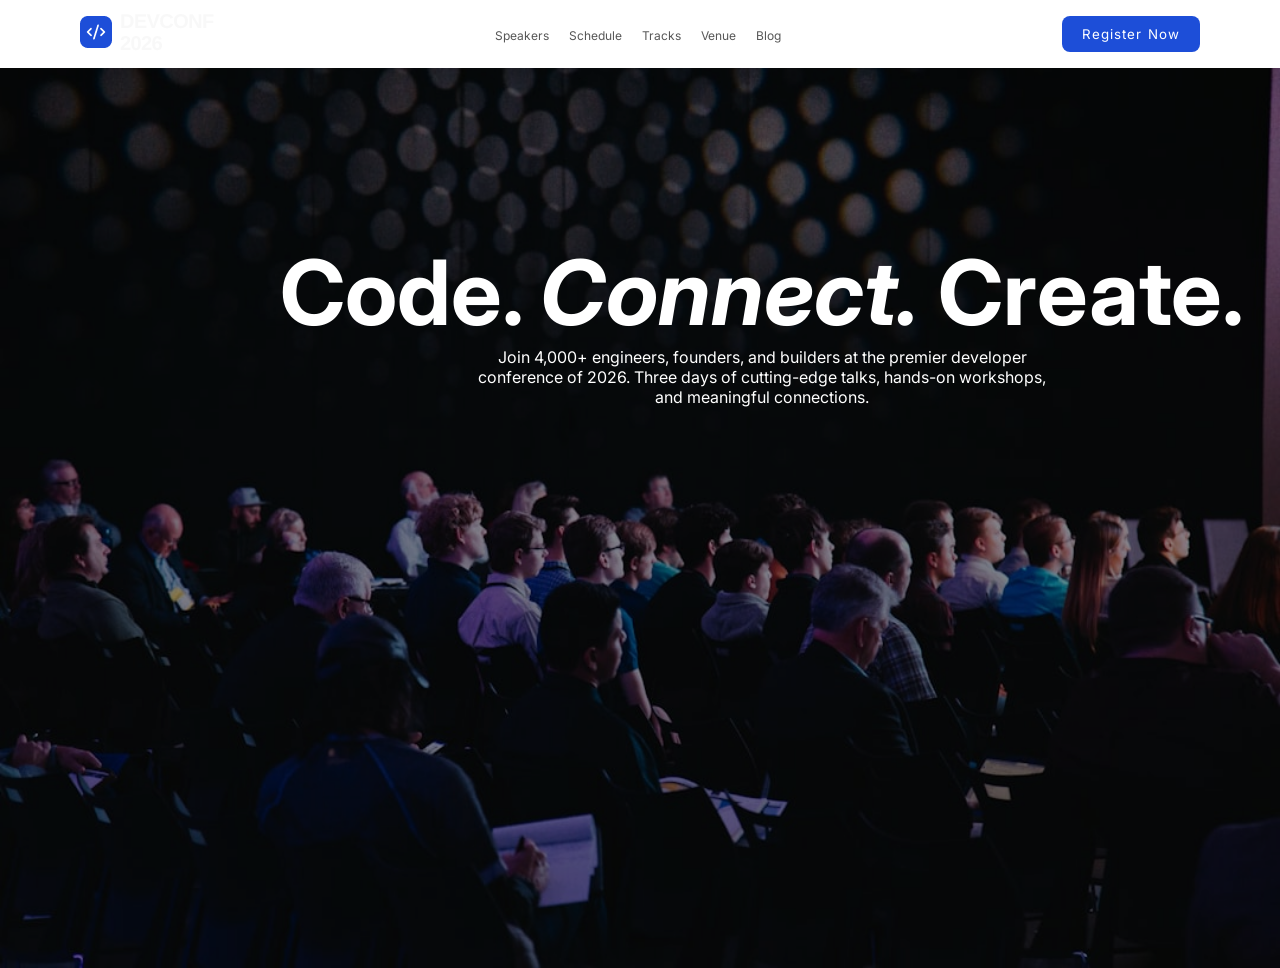
==== index1.html @ 83812cb0 "added new files deleted the previous ones" ====
<!DOCTYPE html>
<html lang="en">

<head>
        <meta charset="UTF-8">
        <meta name="viewport" content="width=device-width, initial-scale=1.0">
        <title>B14-ASSIGNMENT-WEBLAYOUT</title>
        <link rel="stylesheet" href="./style1.css">
        <!--Google font import-->
        <link rel="preconnect" href="https://fonts.googleapis.com">
        <link rel="preconnect" href="https://fonts.gstatic.com" crossorigin>
        <link href="https://fonts.googleapis.com/css2?family=Arimo:ital,wght@0,400..700;1,400..700&family=Inter:ital,opsz,wght@0,14..32,100..900;1,14..32,100..900&display=swap"
                rel="stylesheet">
</head>

<body>
        <div class="container">
                <!--Navbar-->
                <header>
                        <div class="logosec">
                                <img src="./images/footer-logo.png" alt="">

                        </div>
                        <nav>
                                <ul>
                                        <li><a href="#">Speakers</a></li>
                                        <li><a href="#">Schedule</a></li>
                                        <li><a href="#">Tracks</a></li>
                                        <li><a href="#">Venue</a></li>
                                        <li><a href="#">Blog</a></li>
                                </ul>
                        </nav>
                        <button class="commonbtn" id="btn1">Register Now</button>
                </header>
                <section id="hero">
                        <div class="imgcontainer"><img src="./images/banner.jpg" alt=""></div>
                        <div class="overlay"></div>
                        <div class="text">
                                <h1>Code. <em>Connect.</em> Create. </h1>
                                <div class="txtcontainer">
                                        <ul>
                                                <li>Join 4,000+ engineers, founders, and builders at the premier
                                                        developer</li>
                                                <li>conference of 2026. Three days of cutting-edge talks, hands-on
                                                        workshops,
                                                </li>
                                                <li>and meaningful connections.</li>
                                        </ul>

                                </div>
                        </div>


                </section>
        </div>
</body>

</html>
---- style1.css ----
* {
        margin: 0;
        padding: 0;
        box-sizing: border-box;
        font-family: 'Inter', sans-serif;
}

.container {
        max-width: 1500px;
        margin: auto;
}

header {
        display: flex;
        align-items: center;
        justify-content: space-between;
        padding: 10px 80px;
}

header nav ul {
        list-style: none;
        display: flex;
        align-items: center;
        justify-content: center;
        gap: 20px;
}

header nav ul li a {
        text-decoration: none;
        color: #575757;
        font-size: 12px;
}

.commonbtn {
        background-color: #1D4ED8;
        border: none;
        color: white;
        padding: 10px 20px;
        border-radius: 8px;
        letter-spacing: 1.1px;
}

#hero {
        height: 100vh;
        position: relative;
}

#hero .imgcontainer img {
        height: 100%;
        width: 100%;
        position: absolute;
        z-index: 1;
}

#hero .overlay{
        background-color: rgba(0, 0, 0, 0.464);
        position: absolute;
        height: 100%;
        width: 100%;
        z-index: 2;
}

#hero .text {
        z-index: 3;
        position: absolute;
        top: 170px;
        left: 280px;
        color: white;
        display: flex;
        flex-direction: column;
        justify-content: center;
        align-items: center;
}

#hero .text h1 {
        font-size: 90px;

}
#hero .text ul{
        list-style: none;
        display: flex;
        flex-direction: column;
        align-items: center;
}
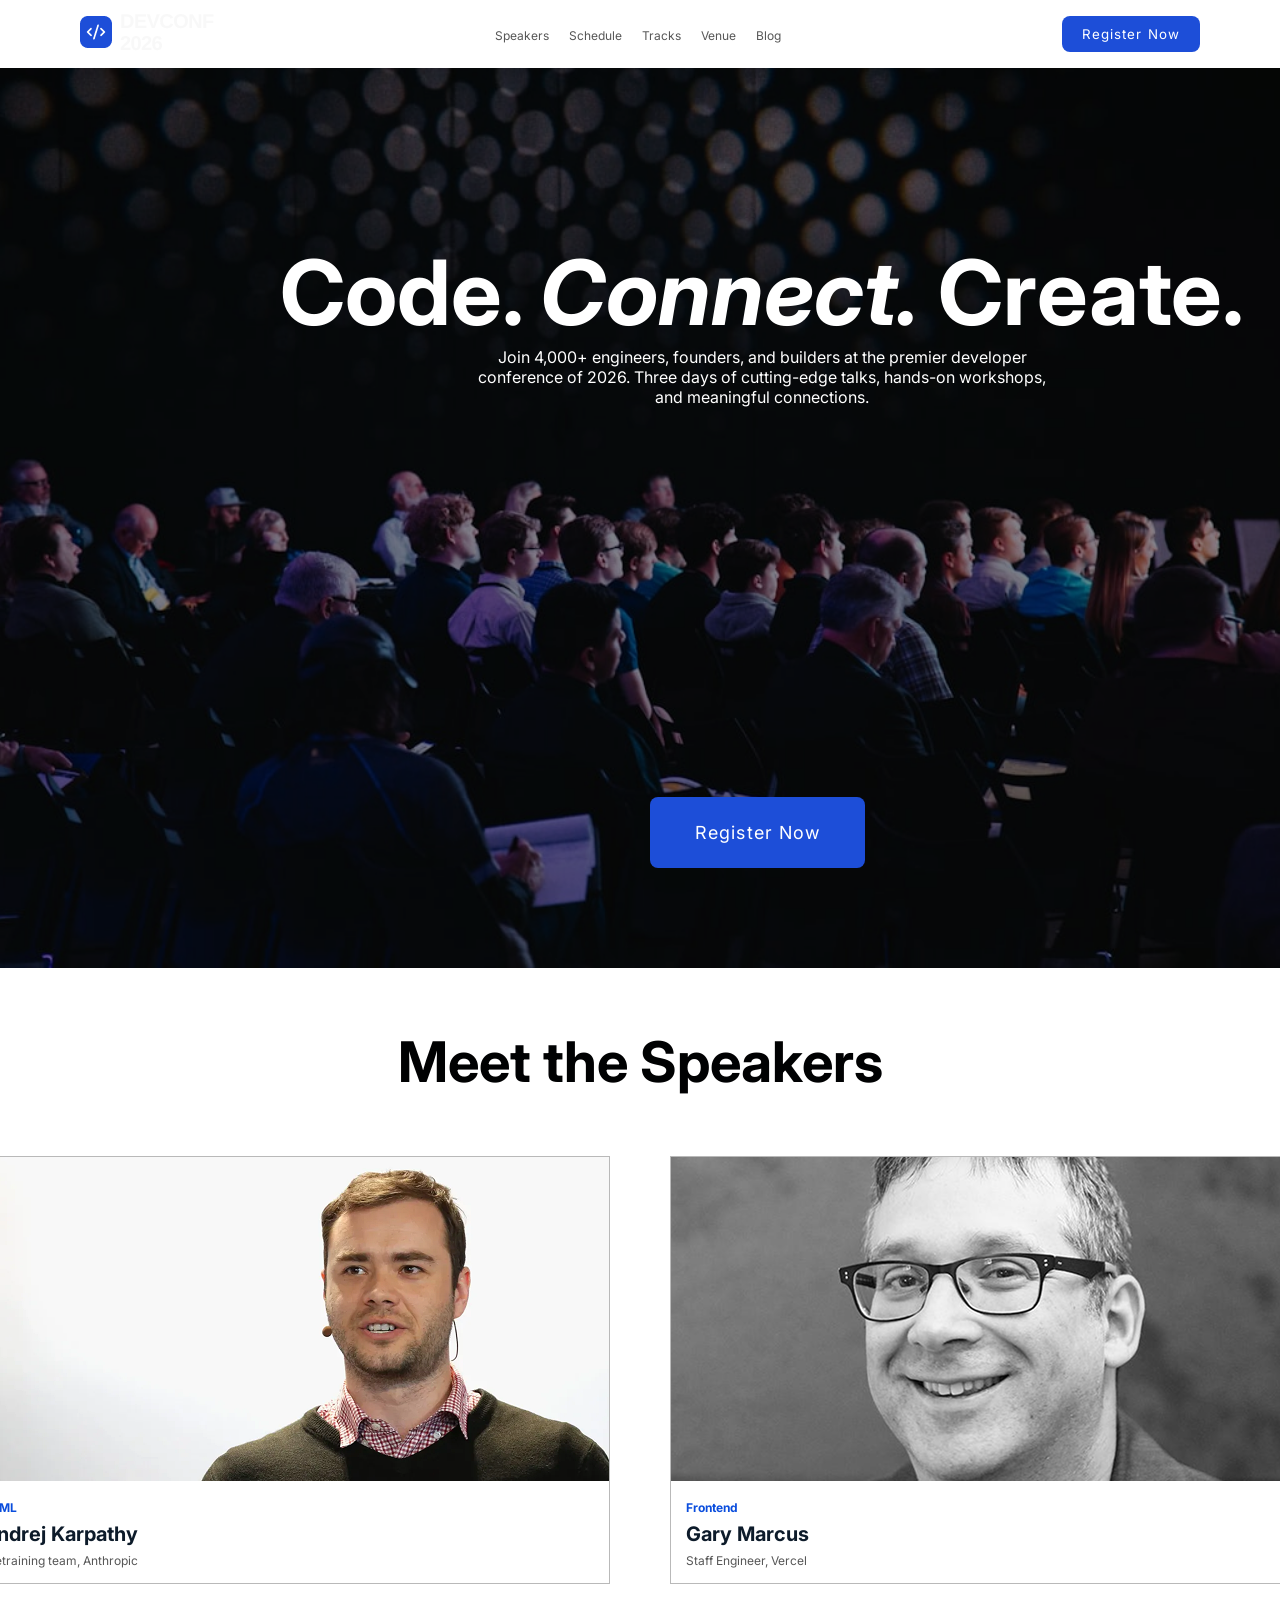
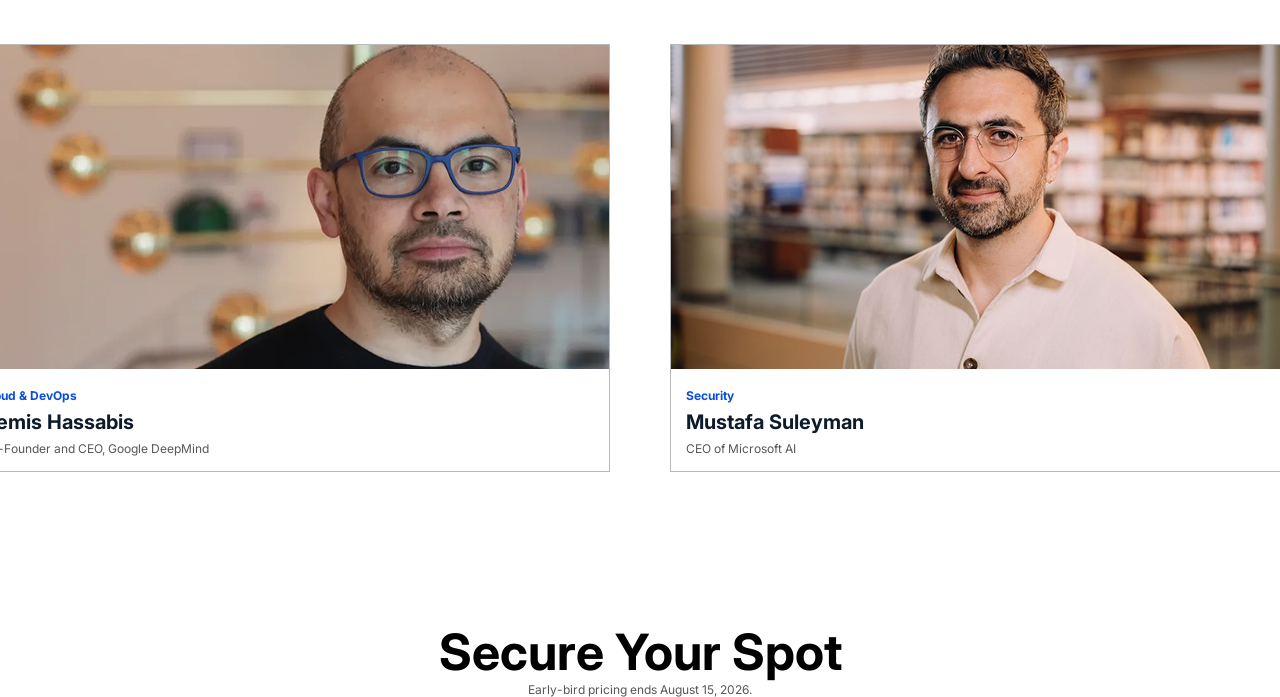
==== commit cee9d333: "made changes" ====
--- a/index1.html
+++ b/index1.html
@@ -15,7 +15,9 @@
 
 <body>
         <div class="container">
+
                 <!--Navbar-->
+
                 <header>
                         <div class="logosec">
                                 <img src="./images/footer-logo.png" alt="">
@@ -32,6 +34,9 @@
                         </nav>
                         <button class="commonbtn" id="btn1">Register Now</button>
                 </header>
+
+                <!--Hero Section-->
+
                 <section id="hero">
                         <div class="imgcontainer"><img src="./images/banner.jpg" alt=""></div>
                         <div class="overlay"></div>
@@ -49,8 +54,52 @@
 
                                 </div>
                         </div>
+                        <button class="commonbtn" id="btn2">Register Now</button>
+                </section>
 
+                <!--Second Section-->
 
+                <section id="sec2">
+                        <h1>Meet the Speakers</h1>
+                        <div class="cardcontainer">
+                                <div class="card">
+                                        <img class="cardimages" id="crdimg1" src="./images/andrej.png" alt="">
+                                        <div class="cardinfos">
+                                                <span class="jobs">AI/ML</span>
+                                                <span class="speakers">Andrej Karpathy</span>
+                                                <span class="jobtitles">Pretraining team, Anthropic</span>
+                                        </div>
+                                </div>
+                                <div class="card">
+                                        <img class="cardimages" id="crdimg2" src="./images/gary.png" alt="">
+                                        <div class="cardinfos">
+                                                <span class="jobs">Frontend</span>
+                                                <span class="speakers">Gary Marcus</span>
+                                                <span class="jobtitles">Staff Engineer, Vercel</span>
+                                        </div>
+                                </div>
+                                <div class="card">
+                                        <img class="cardimages" id="crdimg3" src="./images/demis.png" alt="">
+                                        <div class="cardinfos">
+                                                <span class="jobs">Cloud & DevOps</span>
+                                                <span class="speakers">Demis Hassabis</span>
+                                                <span class="jobtitles">Co-Founder and CEO, Google DeepMind</span>
+                                        </div>
+                                </div>
+                                <div class="card"><img class="cardimages" id="crdimg4" src="./images/mustafa.png"
+                                                alt="">
+                                        <div class="cardinfos">
+                                                <span class="jobs">Security</span>
+                                                <span class="speakers">Mustafa Suleyman</span>
+                                                <span class="jobtitles">CEO of Microsoft AI</span>
+                                        </div>
+                                </div>
+                        </div>
+                </section>
+                <!--Third Section-->
+                <section id="sec3">
+                        <h1>Secure Your Spot</h1>
+                        <p>Early-bird pricing ends August 15, 2026.</p>
                 </section>
         </div>
 </body>
--- a/style1.css
+++ b/style1.css
@@ -9,6 +9,8 @@
         max-width: 1500px;
         margin: auto;
 }
+
+/*-------Navbar---------*/
 
 header {
         display: flex;
@@ -25,7 +27,9 @@
         gap: 20px;
 }
 
-header nav ul li a {
+header nav ul li a,
+.jobtitles,
+#sec3 p {
         text-decoration: none;
         color: #575757;
         font-size: 12px;
@@ -38,21 +42,27 @@
         padding: 10px 20px;
         border-radius: 8px;
         letter-spacing: 1.1px;
+        z-index: 3;
+        cursor: pointer;
 }
+
+/*---------Hero Section------------*/
 
 #hero {
         height: 100vh;
         position: relative;
+        margin-bottom: 60px;
 }
 
 #hero .imgcontainer img {
         height: 100%;
         width: 100%;
         position: absolute;
+        object-fit: cover;
         z-index: 1;
 }
 
-#hero .overlay{
+#hero .overlay {
         background-color: rgba(0, 0, 0, 0.464);
         position: absolute;
         height: 100%;
@@ -74,11 +84,78 @@
 
 #hero .text h1 {
         font-size: 90px;
+        font-weight: bold;
+}
 
-}
-#hero .text ul{
+#hero .text ul {
         list-style: none;
         display: flex;
         flex-direction: column;
         align-items: center;
+}
+
+#btn2 {
+        position: absolute;
+        bottom: 100px;
+        left: 650px;
+        padding: 25px 45px;
+        font-size: large;
+}
+
+/*----------Second Section------------- */
+#sec2 {
+        display: flex;
+        flex-direction: column;
+        justify-content: center;
+        align-items: center;
+        gap: 60px;
+        margin-bottom: 150px;
+}
+
+#sec2 h1 {
+        font-size: 56px;
+        color: #000102;
+        font-weight: bold;
+}
+
+.cardcontainer {
+        display: grid;
+        grid-template: 1fr 1fr/1fr 1fr;
+        gap: 60px;
+}
+
+.card {
+        border: 0.5px solid rgba(0, 0, 0, 0.273);
+}
+
+.cardinfos {
+        padding: 15px;
+        display: flex;
+        flex-direction: column;
+        gap: 7px;
+}
+
+.cardinfos .jobs {
+        color: #0a4ddd;
+        font-size: 12px;
+        font-weight: bold;
+}
+
+.cardinfos .speakers {
+        color: #0D1B2A;
+        font-weight: bold;
+        font-size: 20px;
+}
+
+/*-----Third Section------*/
+#sec3 {
+        display: flex;
+        justify-content: center;
+        align-items: center;
+        flex-direction: column;
+}
+
+#sec3 h1 {
+        font-size: 50px;
+        font-weight: bold;
 }
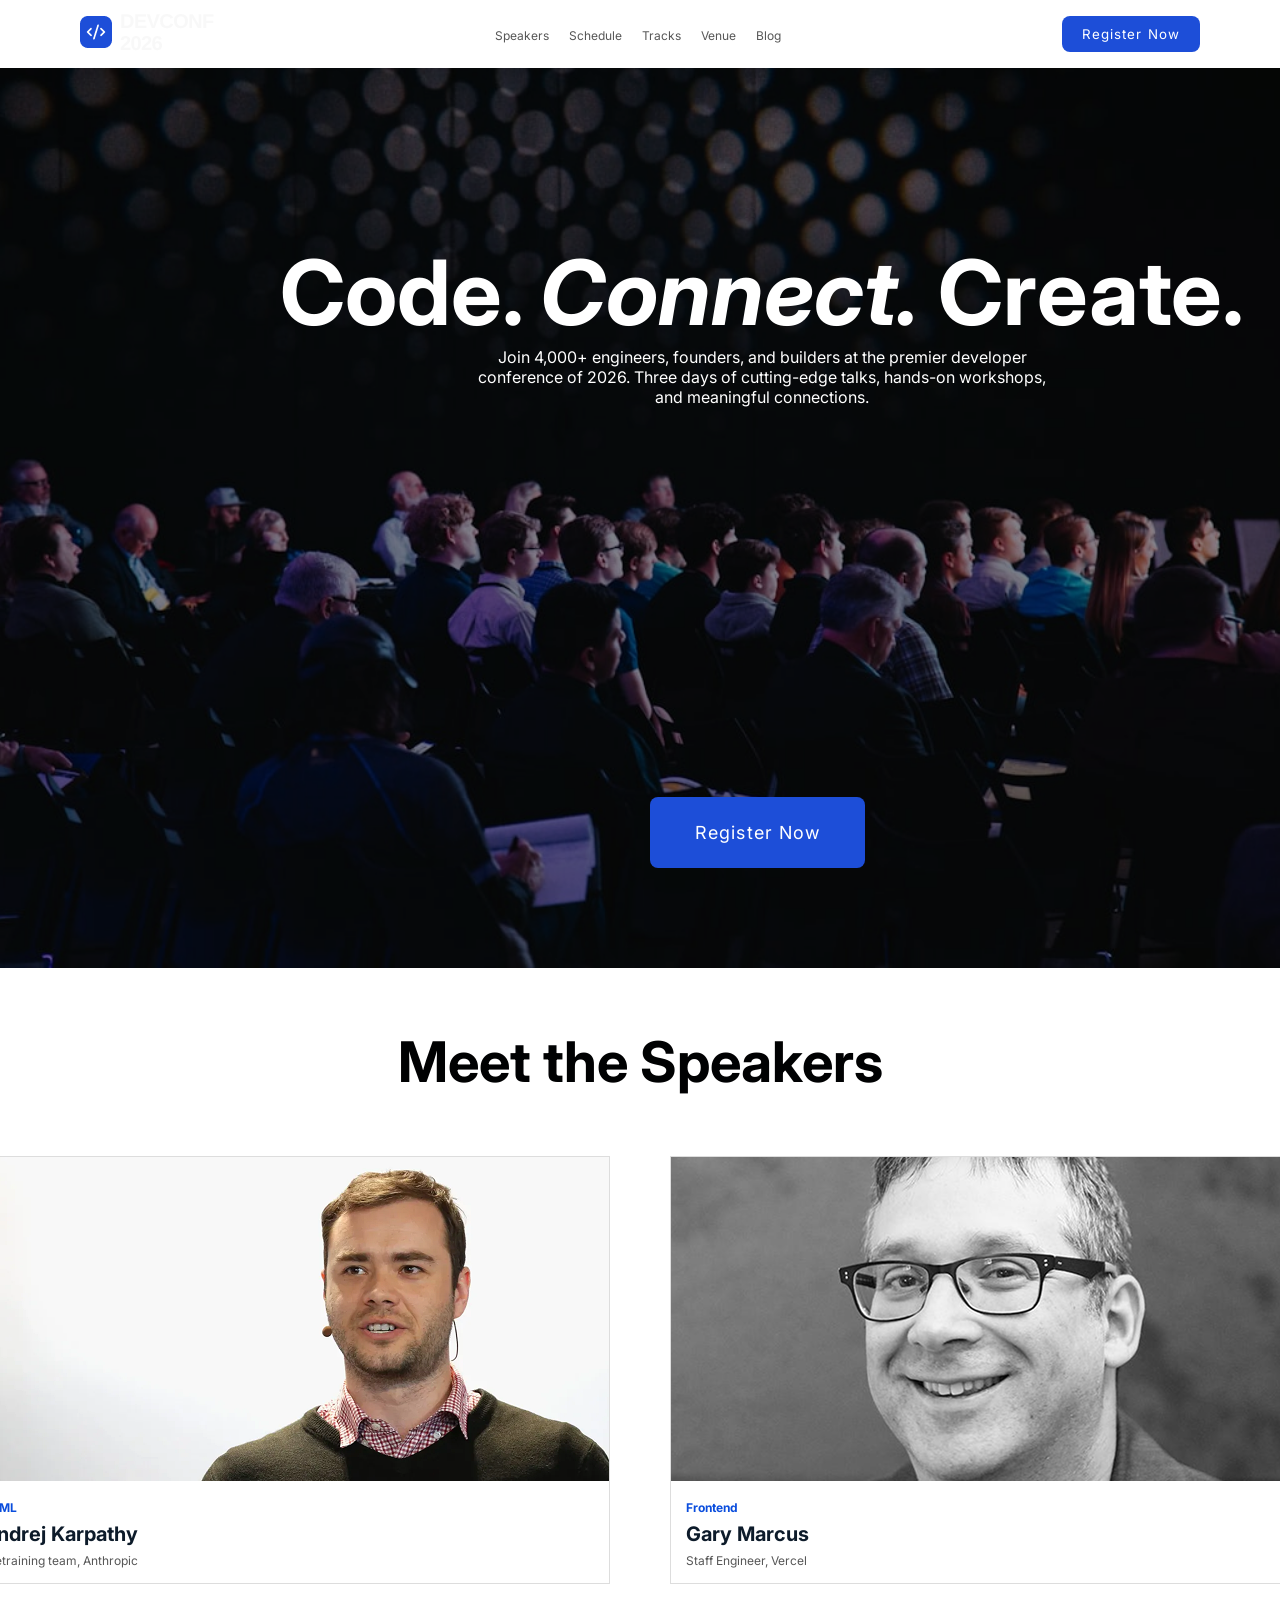
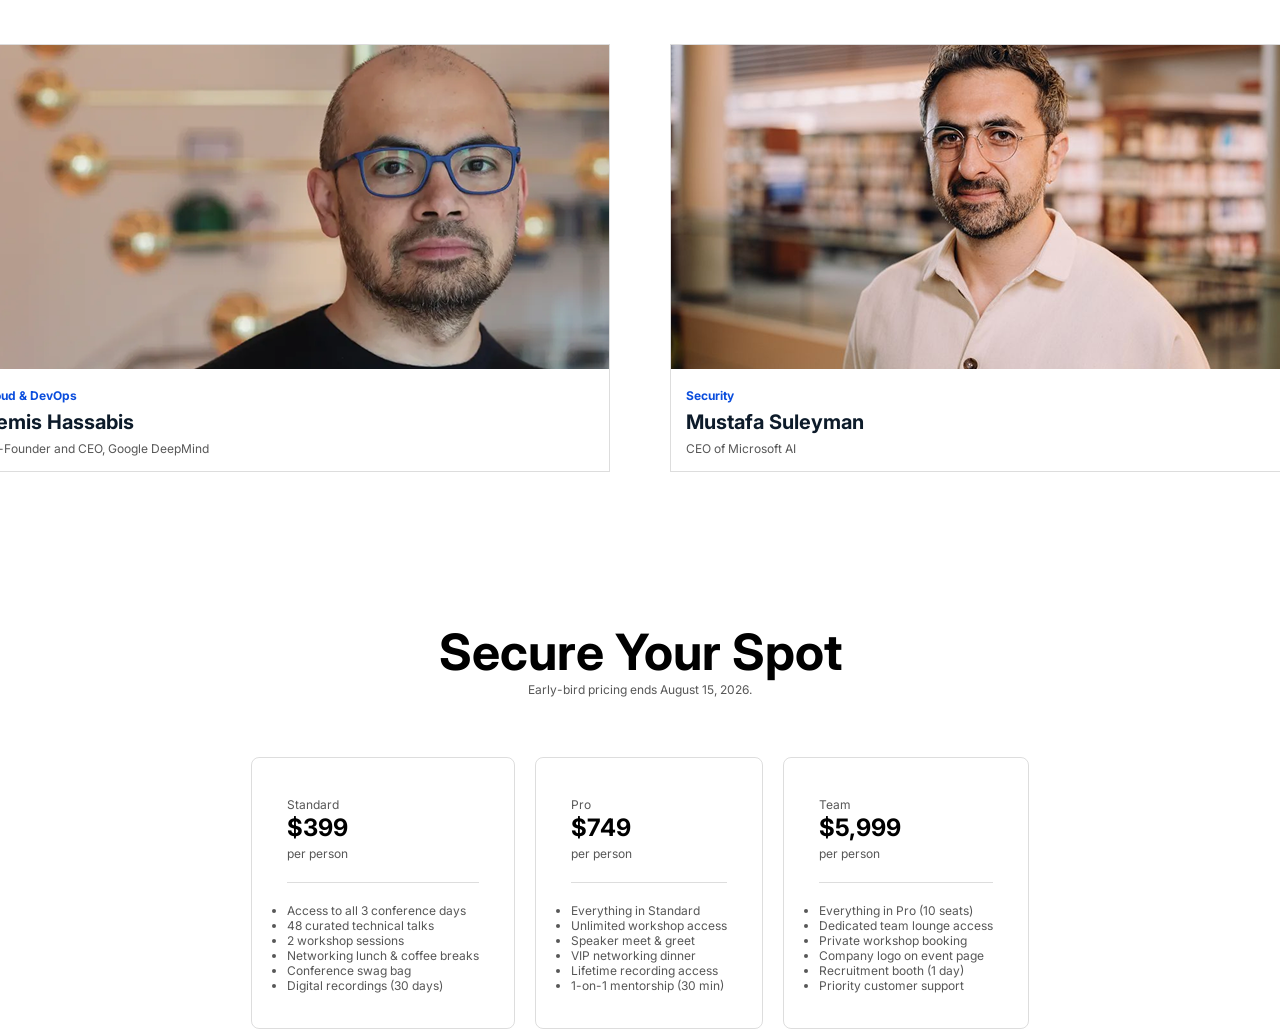
==== commit 643b3a90: "changes made" ====
--- a/index1.html
+++ b/index1.html
@@ -98,8 +98,64 @@
                 </section>
                 <!--Third Section-->
                 <section id="sec3">
-                        <h1>Secure Your Spot</h1>
-                        <p>Early-bird pricing ends August 15, 2026.</p>
+                        <div id="sec3head">
+                                <h1 id="headline">Secure Your Spot</h1>
+                                <p>Early-bird pricing ends August 15, 2026.</p>
+                        </div>
+
+                        <div class="pcardcontainer">
+                                <div class="pcard">
+                                        <div class="part1">
+                                                <span class="pcardname">Standard</span>
+                                                <h1>$399</h1>
+                                                <span class="pcardcombo">per person</span>
+                                        </div>
+                                        <div>
+                                                <ul class="pcardlist">
+                                                        <li>Access to all 3 conference days</li>
+                                                        <li>48 curated technical talks</li>
+                                                        <li>2 workshop sessions</li>
+                                                        <li>Networking lunch & coffee breaks</li>
+                                                        <li>Conference swag bag</li>
+                                                        <li>Digital recordings (30 days)</li>
+                                                </ul>
+                                        </div>
+                                </div>
+                                <div class="pcard">
+                                        <div class="part1">
+                                                <span class="pcardname">Pro</span>
+                                                <h1>$749</h1>
+                                                <span class="pcardcombo">per person</span>
+                                        </div>
+                                        <div>
+                                                <ul class="pcardlist">
+                                                        <li>Everything in Standard</li>
+                                                        <li>Unlimited workshop access</li>
+                                                        <li>Speaker meet & greet</li>
+                                                        <li>VIP networking dinner</li>
+                                                        <li>Lifetime recording access</li>
+                                                        <li>1-on-1 mentorship (30 min)</li>
+                                                </ul>
+                                        </div>
+                                </div>
+                                <div class="pcard">
+                                        <div class="part1">
+                                                <span class="pcardname">Team</span>
+                                                <h1>$5,999</h1>
+                                                <span class="pcardcombo">per person</span>
+                                        </div>
+                                        <div>
+                                                <ul class="pcardlist">
+                                                        <li>Everything in Pro (10 seats)</li>
+                                                        <li>Dedicated team lounge access</li>
+                                                        <li>Private workshop booking</li>
+                                                        <li>Company logo on event page</li>
+                                                        <li>Recruitment booth (1 day)</li>
+                                                        <li>Priority customer support</li>
+                                                </ul>
+                                        </div>
+                                </div>
+                        </div>
                 </section>
         </div>
 </body>
--- a/style1.css
+++ b/style1.css
@@ -29,7 +29,10 @@
 
 header nav ul li a,
 .jobtitles,
-#sec3 p {
+#sec3 p,
+.pcardname,
+.pcardcombo,
+.pcardlist {
         text-decoration: none;
         color: #575757;
         font-size: 12px;
@@ -125,7 +128,7 @@
 }
 
 .card {
-        border: 0.5px solid rgba(0, 0, 0, 0.273);
+        border: 0.5px solid rgba(0, 0, 0, 0.135);
 }
 
 .cardinfos {
@@ -155,7 +158,35 @@
         flex-direction: column;
 }
 
-#sec3 h1 {
+#sec3 #sec3head {
+        margin-bottom: 60px;
+        display: flex;
+        flex-direction: column;
+        justify-content: center;
+        align-items: center;
+}
+
+#sec3 #headline {
         font-size: 50px;
         font-weight: bold;
+}
+
+.pcardcontainer {
+        display: flex;
+        align-items: center;
+        justify-content: center;
+        gap: 20px;
+}
+
+.pcard {
+        border: 0.5px solid rgba(0, 0, 0, 0.135);
+        padding: 35px;
+        border-radius: 8px;
+        display: flex;
+        flex-direction: column;
+        gap: 20px;
+}
+.pcardcontainer .pcard .part1{
+        padding-bottom: 20px;
+        border-bottom: 0.5px solid rgba(0, 0, 0, 0.135);
 }
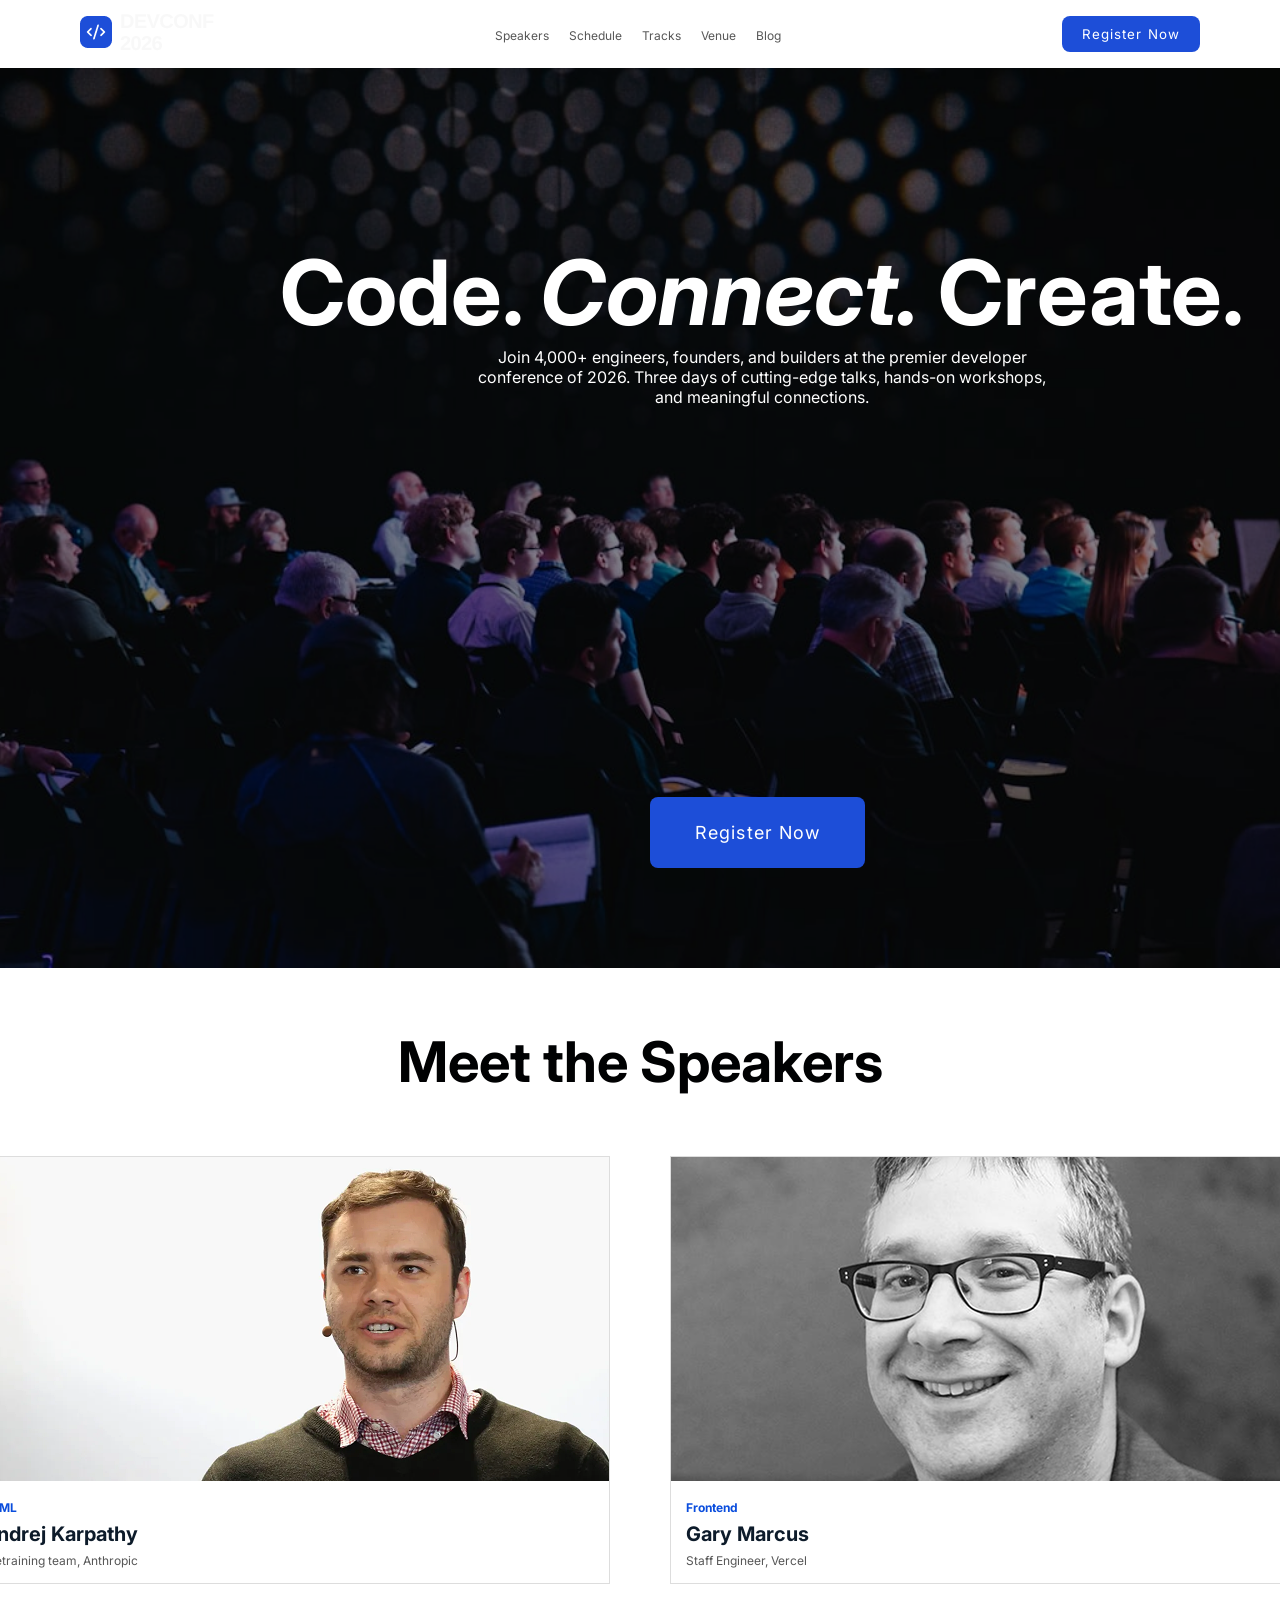
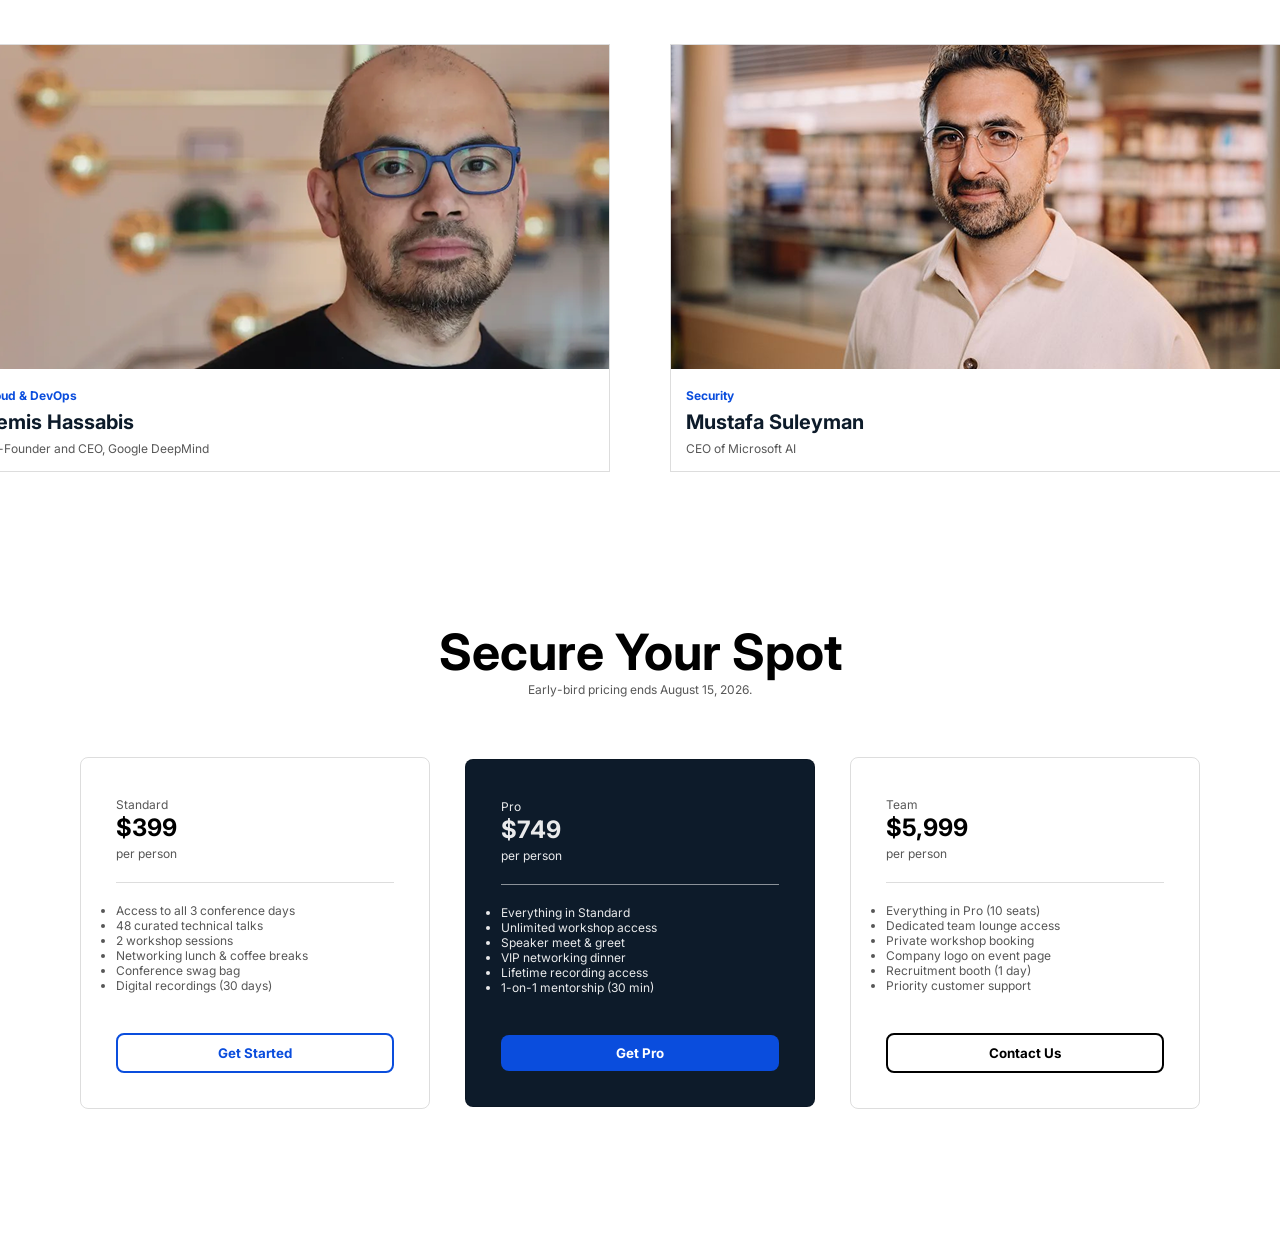
==== commit 62198244: "made changes" ====
--- a/index1.html
+++ b/index1.html
@@ -35,128 +35,143 @@
                         <button class="commonbtn" id="btn1">Register Now</button>
                 </header>
 
-                <!--Hero Section-->
+                <main>
+                        <!--Hero Section-->
 
-                <section id="hero">
-                        <div class="imgcontainer"><img src="./images/banner.jpg" alt=""></div>
-                        <div class="overlay"></div>
-                        <div class="text">
-                                <h1>Code. <em>Connect.</em> Create. </h1>
-                                <div class="txtcontainer">
-                                        <ul>
-                                                <li>Join 4,000+ engineers, founders, and builders at the premier
-                                                        developer</li>
-                                                <li>conference of 2026. Three days of cutting-edge talks, hands-on
-                                                        workshops,
-                                                </li>
-                                                <li>and meaningful connections.</li>
-                                        </ul>
+                        <section id="hero">
+                                <div class="imgcontainer"><img src="./images/banner.jpg" alt=""></div>
+                                <div class="overlay"></div>
+                                <div class="text">
+                                        <h1>Code. <em>Connect.</em> Create. </h1>
+                                        <div class="txtcontainer">
+                                                <ul>
+                                                        <li>Join 4,000+ engineers, founders, and builders at the premier
+                                                                developer</li>
+                                                        <li>conference of 2026. Three days of cutting-edge talks,
+                                                                hands-on
+                                                                workshops,
+                                                        </li>
+                                                        <li>and meaningful connections.</li>
+                                                </ul>
 
-                                </div>
-                        </div>
-                        <button class="commonbtn" id="btn2">Register Now</button>
-                </section>
-
-                <!--Second Section-->
-
-                <section id="sec2">
-                        <h1>Meet the Speakers</h1>
-                        <div class="cardcontainer">
-                                <div class="card">
-                                        <img class="cardimages" id="crdimg1" src="./images/andrej.png" alt="">
-                                        <div class="cardinfos">
-                                                <span class="jobs">AI/ML</span>
-                                                <span class="speakers">Andrej Karpathy</span>
-                                                <span class="jobtitles">Pretraining team, Anthropic</span>
                                         </div>
                                 </div>
-                                <div class="card">
-                                        <img class="cardimages" id="crdimg2" src="./images/gary.png" alt="">
-                                        <div class="cardinfos">
-                                                <span class="jobs">Frontend</span>
-                                                <span class="speakers">Gary Marcus</span>
-                                                <span class="jobtitles">Staff Engineer, Vercel</span>
+                                <button class="commonbtn" id="btn2">Register Now</button>
+                        </section>
+
+                        <!--Second Section-->
+
+                        <section id="sec2">
+                                <h1>Meet the Speakers</h1>
+                                <div class="cardcontainer">
+                                        <div class="card">
+                                                <img class="cardimages" id="crdimg1" src="./images/andrej.png" alt="">
+                                                <div class="cardinfos">
+                                                        <span class="jobs">AI/ML</span>
+                                                        <span class="speakers">Andrej Karpathy</span>
+                                                        <span class="jobtitles">Pretraining team, Anthropic</span>
+                                                </div>
+                                        </div>
+                                        <div class="card">
+                                                <img class="cardimages" id="crdimg2" src="./images/gary.png" alt="">
+                                                <div class="cardinfos">
+                                                        <span class="jobs">Frontend</span>
+                                                        <span class="speakers">Gary Marcus</span>
+                                                        <span class="jobtitles">Staff Engineer, Vercel</span>
+                                                </div>
+                                        </div>
+                                        <div class="card">
+                                                <img class="cardimages" id="crdimg3" src="./images/demis.png" alt="">
+                                                <div class="cardinfos">
+                                                        <span class="jobs">Cloud & DevOps</span>
+                                                        <span class="speakers">Demis Hassabis</span>
+                                                        <span class="jobtitles">Co-Founder and CEO, Google
+                                                                DeepMind</span>
+                                                </div>
+                                        </div>
+                                        <div class="card"><img class="cardimages" id="crdimg4"
+                                                        src="./images/mustafa.png" alt="">
+                                                <div class="cardinfos">
+                                                        <span class="jobs">Security</span>
+                                                        <span class="speakers">Mustafa Suleyman</span>
+                                                        <span class="jobtitles">CEO of Microsoft AI</span>
+                                                </div>
                                         </div>
                                 </div>
-                                <div class="card">
-                                        <img class="cardimages" id="crdimg3" src="./images/demis.png" alt="">
-                                        <div class="cardinfos">
-                                                <span class="jobs">Cloud & DevOps</span>
-                                                <span class="speakers">Demis Hassabis</span>
-                                                <span class="jobtitles">Co-Founder and CEO, Google DeepMind</span>
+                        </section>
+                        <!--Third Section-->
+                        <section id="sec3">
+                                <div id="sec3head">
+                                        <h1 id="headline">Secure Your Spot</h1>
+                                        <p>Early-bird pricing ends August 15, 2026.</p>
+                                </div>
+
+                                <div class="pcardcontainer">
+                                        <div class="pcard">
+                                                <div class="part1">
+                                                        <span class="pcardname">Standard</span>
+                                                        <h1>$399</h1>
+                                                        <span class="pcardcombo">per person</span>
+                                                </div>
+                                                <div class="part2">
+                                                        <ul class="pcardlist">
+                                                                <li>Access to all 3 conference days</li>
+                                                                <li>48 curated technical talks</li>
+                                                                <li>2 workshop sessions</li>
+                                                                <li>Networking lunch & coffee breaks</li>
+                                                                <li>Conference swag bag</li>
+                                                                <li>Digital recordings (30 days)</li>
+                                                        </ul>
+                                                </div>
+                                                <div class="part3">
+                                                        <button class="pcardbtn" id="pbtn1">Get Started</button>
+                                                </div>
+                                        </div>
+                                        <div class="pcard" id="pcard2">
+                                                <div class="part1">
+                                                        <span class="pcardname">Pro</span>
+                                                        <h1>$749</h1>
+                                                        <span class="pcardcombo">per person</span>
+                                                </div>
+                                                <div class="part2">
+                                                        <ul class="pcardlist">
+                                                                <li>Everything in Standard</li>
+                                                                <li>Unlimited workshop access</li>
+                                                                <li>Speaker meet & greet</li>
+                                                                <li>VIP networking dinner</li>
+                                                                <li>Lifetime recording access</li>
+                                                                <li>1-on-1 mentorship (30 min)</li>
+                                                        </ul>
+                                                </div>
+                                                <div class="part3">
+                                                        <button class="pcardbtn" id="pbtn2">Get Pro</button>
+                                                </div>
+                                        </div>
+                                        <div class="pcard">
+                                                <div class="part1">
+                                                        <span class="pcardname">Team</span>
+                                                        <h1>$5,999</h1>
+                                                        <span class="pcardcombo">per person</span>
+                                                </div>
+                                                <div class="part2">
+                                                        <ul class="pcardlist">
+                                                                <li>Everything in Pro (10 seats)</li>
+                                                                <li>Dedicated team lounge access</li>
+                                                                <li>Private workshop booking</li>
+                                                                <li>Company logo on event page</li>
+                                                                <li>Recruitment booth (1 day)</li>
+                                                                <li>Priority customer support</li>
+                                                        </ul>
+                                                </div>
+                                                <div class="part3">
+                                                        <button class="pcardbtn" id="pbtn3">Contact Us</button>
+                                                </div>
+
                                         </div>
                                 </div>
-                                <div class="card"><img class="cardimages" id="crdimg4" src="./images/mustafa.png"
-                                                alt="">
-                                        <div class="cardinfos">
-                                                <span class="jobs">Security</span>
-                                                <span class="speakers">Mustafa Suleyman</span>
-                                                <span class="jobtitles">CEO of Microsoft AI</span>
-                                        </div>
-                                </div>
-                        </div>
-                </section>
-                <!--Third Section-->
-                <section id="sec3">
-                        <div id="sec3head">
-                                <h1 id="headline">Secure Your Spot</h1>
-                                <p>Early-bird pricing ends August 15, 2026.</p>
-                        </div>
+                        </section>
+                </main>
 
-                        <div class="pcardcontainer">
-                                <div class="pcard">
-                                        <div class="part1">
-                                                <span class="pcardname">Standard</span>
-                                                <h1>$399</h1>
-                                                <span class="pcardcombo">per person</span>
-                                        </div>
-                                        <div>
-                                                <ul class="pcardlist">
-                                                        <li>Access to all 3 conference days</li>
-                                                        <li>48 curated technical talks</li>
-                                                        <li>2 workshop sessions</li>
-                                                        <li>Networking lunch & coffee breaks</li>
-                                                        <li>Conference swag bag</li>
-                                                        <li>Digital recordings (30 days)</li>
-                                                </ul>
-                                        </div>
-                                </div>
-                                <div class="pcard">
-                                        <div class="part1">
-                                                <span class="pcardname">Pro</span>
-                                                <h1>$749</h1>
-                                                <span class="pcardcombo">per person</span>
-                                        </div>
-                                        <div>
-                                                <ul class="pcardlist">
-                                                        <li>Everything in Standard</li>
-                                                        <li>Unlimited workshop access</li>
-                                                        <li>Speaker meet & greet</li>
-                                                        <li>VIP networking dinner</li>
-                                                        <li>Lifetime recording access</li>
-                                                        <li>1-on-1 mentorship (30 min)</li>
-                                                </ul>
-                                        </div>
-                                </div>
-                                <div class="pcard">
-                                        <div class="part1">
-                                                <span class="pcardname">Team</span>
-                                                <h1>$5,999</h1>
-                                                <span class="pcardcombo">per person</span>
-                                        </div>
-                                        <div>
-                                                <ul class="pcardlist">
-                                                        <li>Everything in Pro (10 seats)</li>
-                                                        <li>Dedicated team lounge access</li>
-                                                        <li>Private workshop booking</li>
-                                                        <li>Company logo on event page</li>
-                                                        <li>Recruitment booth (1 day)</li>
-                                                        <li>Priority customer support</li>
-                                                </ul>
-                                        </div>
-                                </div>
-                        </div>
-                </section>
         </div>
 </body>
 
--- a/style1.css
+++ b/style1.css
@@ -156,6 +156,7 @@
         justify-content: center;
         align-items: center;
         flex-direction: column;
+        margin-bottom: 150px;
 }
 
 #sec3 #sec3head {
@@ -171,11 +172,13 @@
         font-weight: bold;
 }
 
+/*-------Price Cards----------*/
+
 .pcardcontainer {
         display: flex;
         align-items: center;
         justify-content: center;
-        gap: 20px;
+        gap: 35px;
 }
 
 .pcard {
@@ -185,8 +188,53 @@
         display: flex;
         flex-direction: column;
         gap: 20px;
-}
-.pcardcontainer .pcard .part1{
+        width: 350px;
+}
+
+#pcard2,
+#pcard2 ul,
+#pcard h1,
+#pcard2 span {
+        background-color: #0D1B2A;
+        color: rgba(255, 255, 255, 0.91);
+}
+
+
+.pcardcontainer .pcard .part1 {
         padding-bottom: 20px;
         border-bottom: 0.5px solid rgba(0, 0, 0, 0.135);
+}
+
+#pcard2 .part1 {
+        border-bottom: 0.5px solid rgba(255, 255, 255, 0.52);
+}
+
+.pcardcontainer .pcard .part3 {
+        padding-top: 20px;
+}
+
+.pcardcontainer .pcardbtn {
+        width: 100%;
+        padding: 10px 0px;
+        border-radius: 8px;
+}
+
+#pbtn1 {
+        font-weight: bold;
+        background-color: white;
+        color: #0a4ddd;
+        border: 2px solid #0a4ddd;
+}
+
+#pbtn2 {
+        font-weight: bold;
+        color: white;
+        border: none;
+        background-color: #0a4ddd;
+}
+
+#pbtn3 {
+        font-weight: bold;
+        background-color: white;
+        border: 2px solid black;
 }
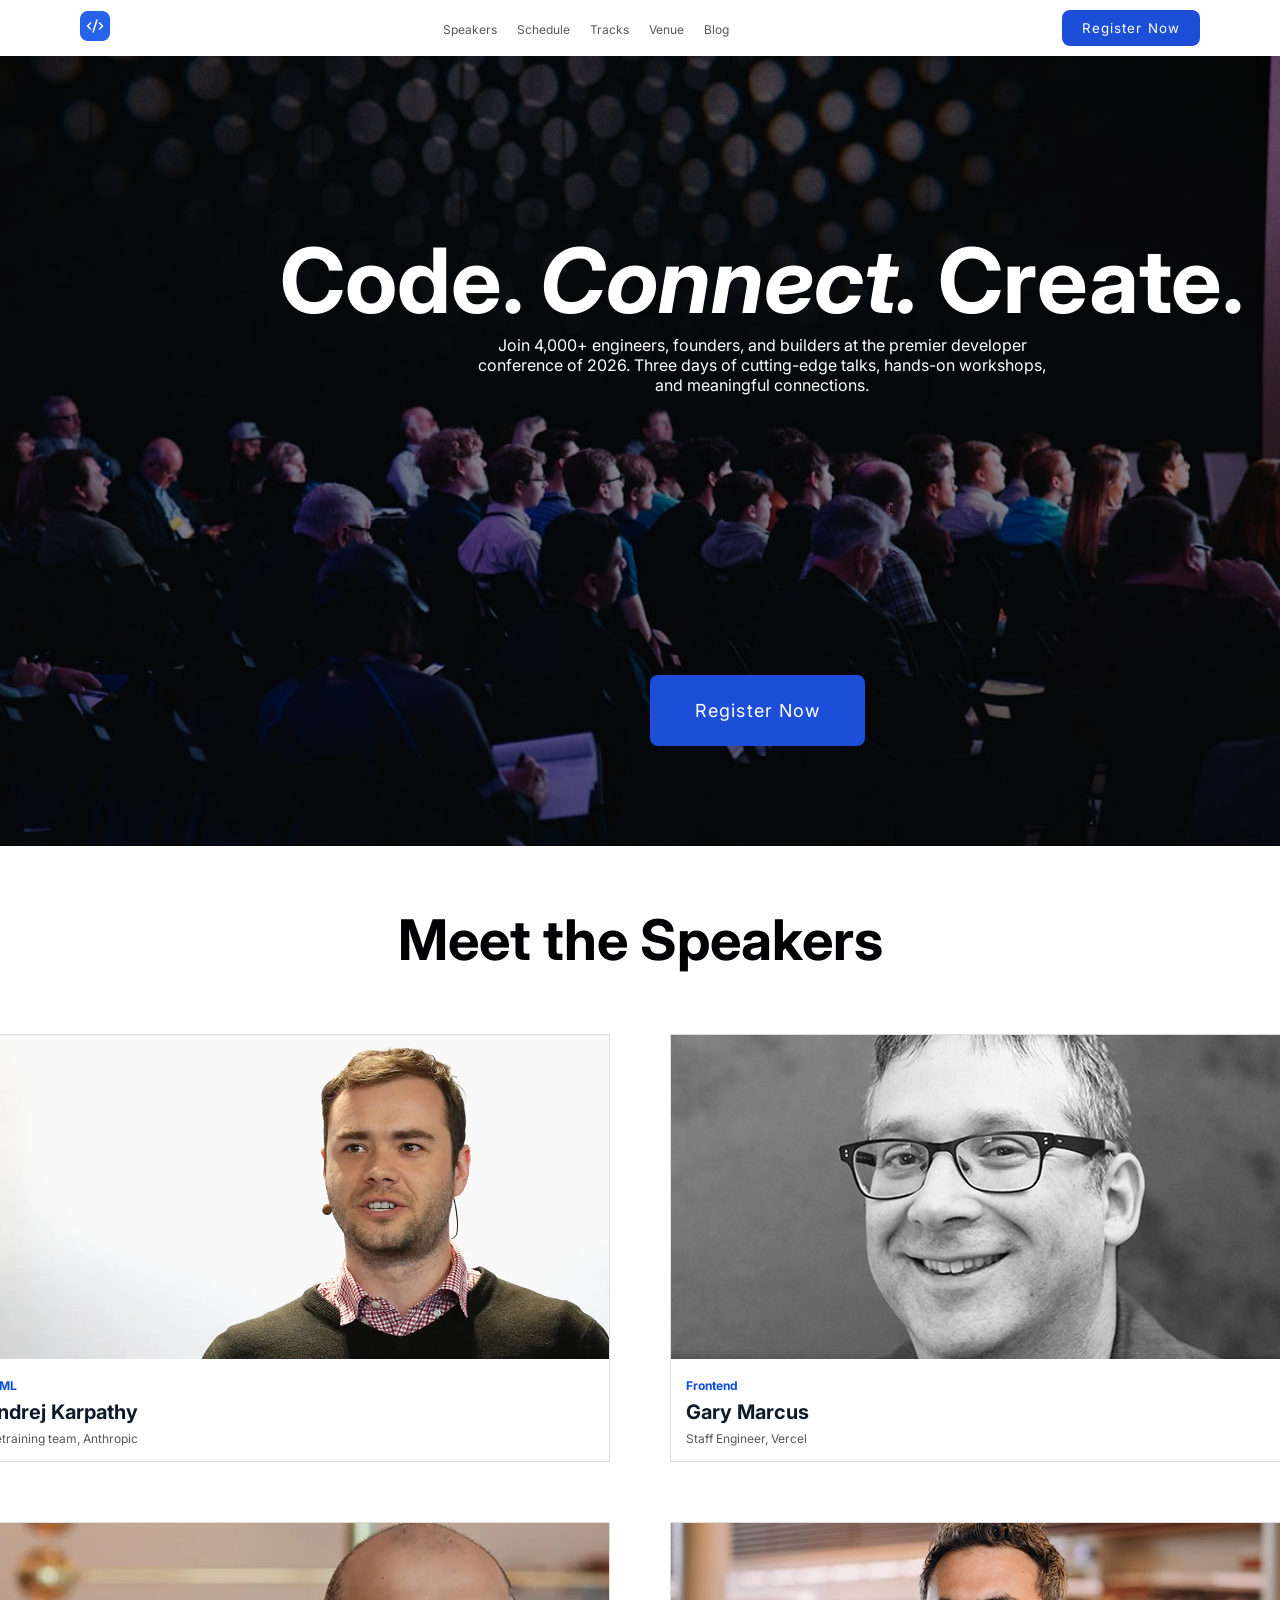
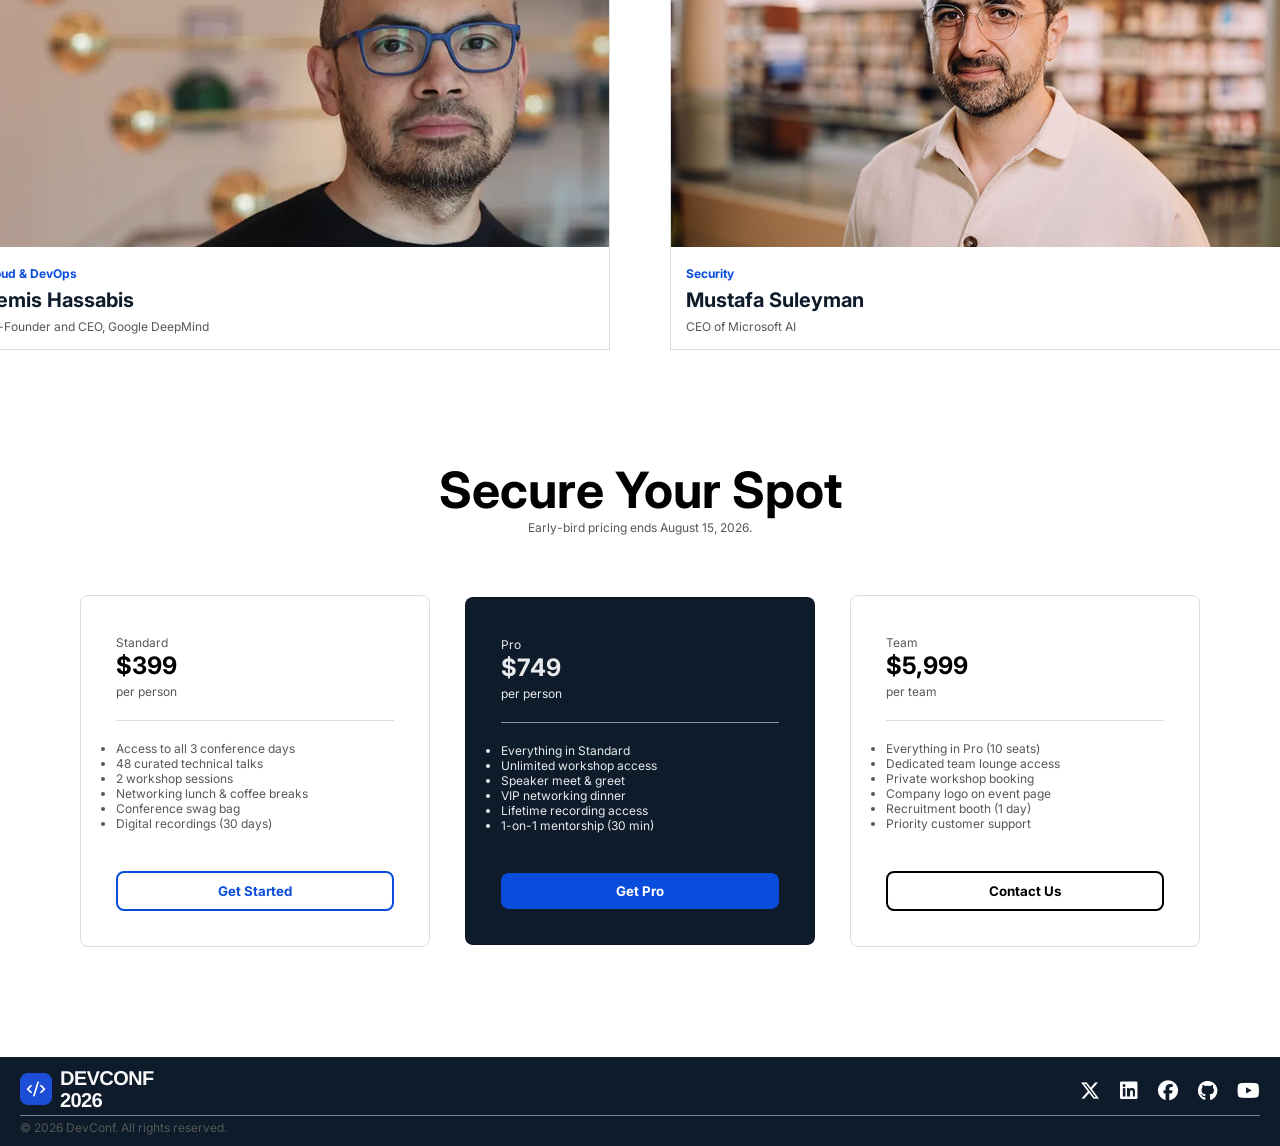
==== commit e3273a43: "made changes" ====
--- a/index1.html
+++ b/index1.html
@@ -11,6 +11,9 @@
         <link rel="preconnect" href="https://fonts.gstatic.com" crossorigin>
         <link href="https://fonts.googleapis.com/css2?family=Arimo:ital,wght@0,400..700;1,400..700&family=Inter:ital,opsz,wght@0,14..32,100..900;1,14..32,100..900&display=swap"
                 rel="stylesheet">
+
+        <!--FontAwesome icons import-->
+        <link rel="stylesheet" href="https://cdnjs.cloudflare.com/ajax/libs/font-awesome/6.7.2/css/all.min.css">
 </head>
 
 <body>
@@ -20,7 +23,7 @@
 
                 <header>
                         <div class="logosec">
-                                <img src="./images/footer-logo.png" alt="">
+                                <img src="./images/logo-mini.png" alt="">
 
                         </div>
                         <nav>
@@ -151,7 +154,7 @@
                                                 <div class="part1">
                                                         <span class="pcardname">Team</span>
                                                         <h1>$5,999</h1>
-                                                        <span class="pcardcombo">per person</span>
+                                                        <span class="pcardcombo">per team</span>
                                                 </div>
                                                 <div class="part2">
                                                         <ul class="pcardlist">
@@ -171,7 +174,32 @@
                                 </div>
                         </section>
                 </main>
-
+                <footer>
+                        <div class="footer1">
+                                <div class="footerpart" id="footerpart1">
+                                        <img src="./images/footer-logo.png" alt="">
+                                </div>
+                                <div class="footerpart" id="footerpart2">
+
+                                        <a title="Join us on X" href="https://x.com/ProgrammingHero?lang=en"><i
+                                                        class="fa-brands fa-x-twitter"></i></a>
+                                        <a title="Join us on Linkedin"
+                                                href="https://bd.linkedin.com/company/programminghero"><i
+                                                        class="fa-brands fa-linkedin"></i></a>
+                                        <a title="Join us on Facebook"
+                                                href="https://www.facebook.com/programmingHero/"><i
+                                                        class="fa-brands fa-facebook"></i></a>
+                                        <a title="Join us on GitHub" href="https://github.com/programminghero1"><i
+                                                        class="fa-brands fa-github"></i></a>
+                                        <a title="Join Our YouTube Community"
+                                                href="https://www.youtube.com/c/ProgrammingHero"><i
+                                                        class="fa-brands fa-youtube"></i></a>
+                                </div>
+                        </div>
+                        <div class="footer2">
+                                <span>© 2026 DevConf. All rights reserved.</span>
+                        </div>
+                </footer>
         </div>
 </body>
 
--- a/style1.css
+++ b/style1.css
@@ -32,7 +32,8 @@
 #sec3 p,
 .pcardname,
 .pcardcombo,
-.pcardlist {
+.pcardlist,
+.footer2 span {
         text-decoration: none;
         color: #575757;
         font-size: 12px;
@@ -52,7 +53,7 @@
 /*---------Hero Section------------*/
 
 #hero {
-        height: 100vh;
+        height: 790px;
         position: relative;
         margin-bottom: 60px;
 }
@@ -112,7 +113,7 @@
         justify-content: center;
         align-items: center;
         gap: 60px;
-        margin-bottom: 150px;
+        margin-bottom: 110px;
 }
 
 #sec2 h1 {
@@ -156,7 +157,7 @@
         justify-content: center;
         align-items: center;
         flex-direction: column;
-        margin-bottom: 150px;
+        margin-bottom: 110px;
 }
 
 #sec3 #sec3head {
@@ -217,6 +218,7 @@
         width: 100%;
         padding: 10px 0px;
         border-radius: 8px;
+        cursor: pointer;
 }
 
 #pbtn1 {
@@ -237,4 +239,30 @@
         font-weight: bold;
         background-color: white;
         border: 2px solid black;
+}
+
+footer {
+        background-color: #0D1B2A;
+        padding: 10px 20px;
+}
+
+.footer1 {
+        display: flex;
+        justify-content: space-between;
+        align-items: center;
+        border-bottom: 1px solid rgba(255, 255, 255, 0.44);
+}
+
+
+#footerpart2 {
+        display: flex;
+        justify-content: center;
+        align-items: center;
+        gap: 20px;
+        font-size: 20px;
+}
+
+#footerpart2 a i {
+        text-decoration: none;
+        color: white;
 }
